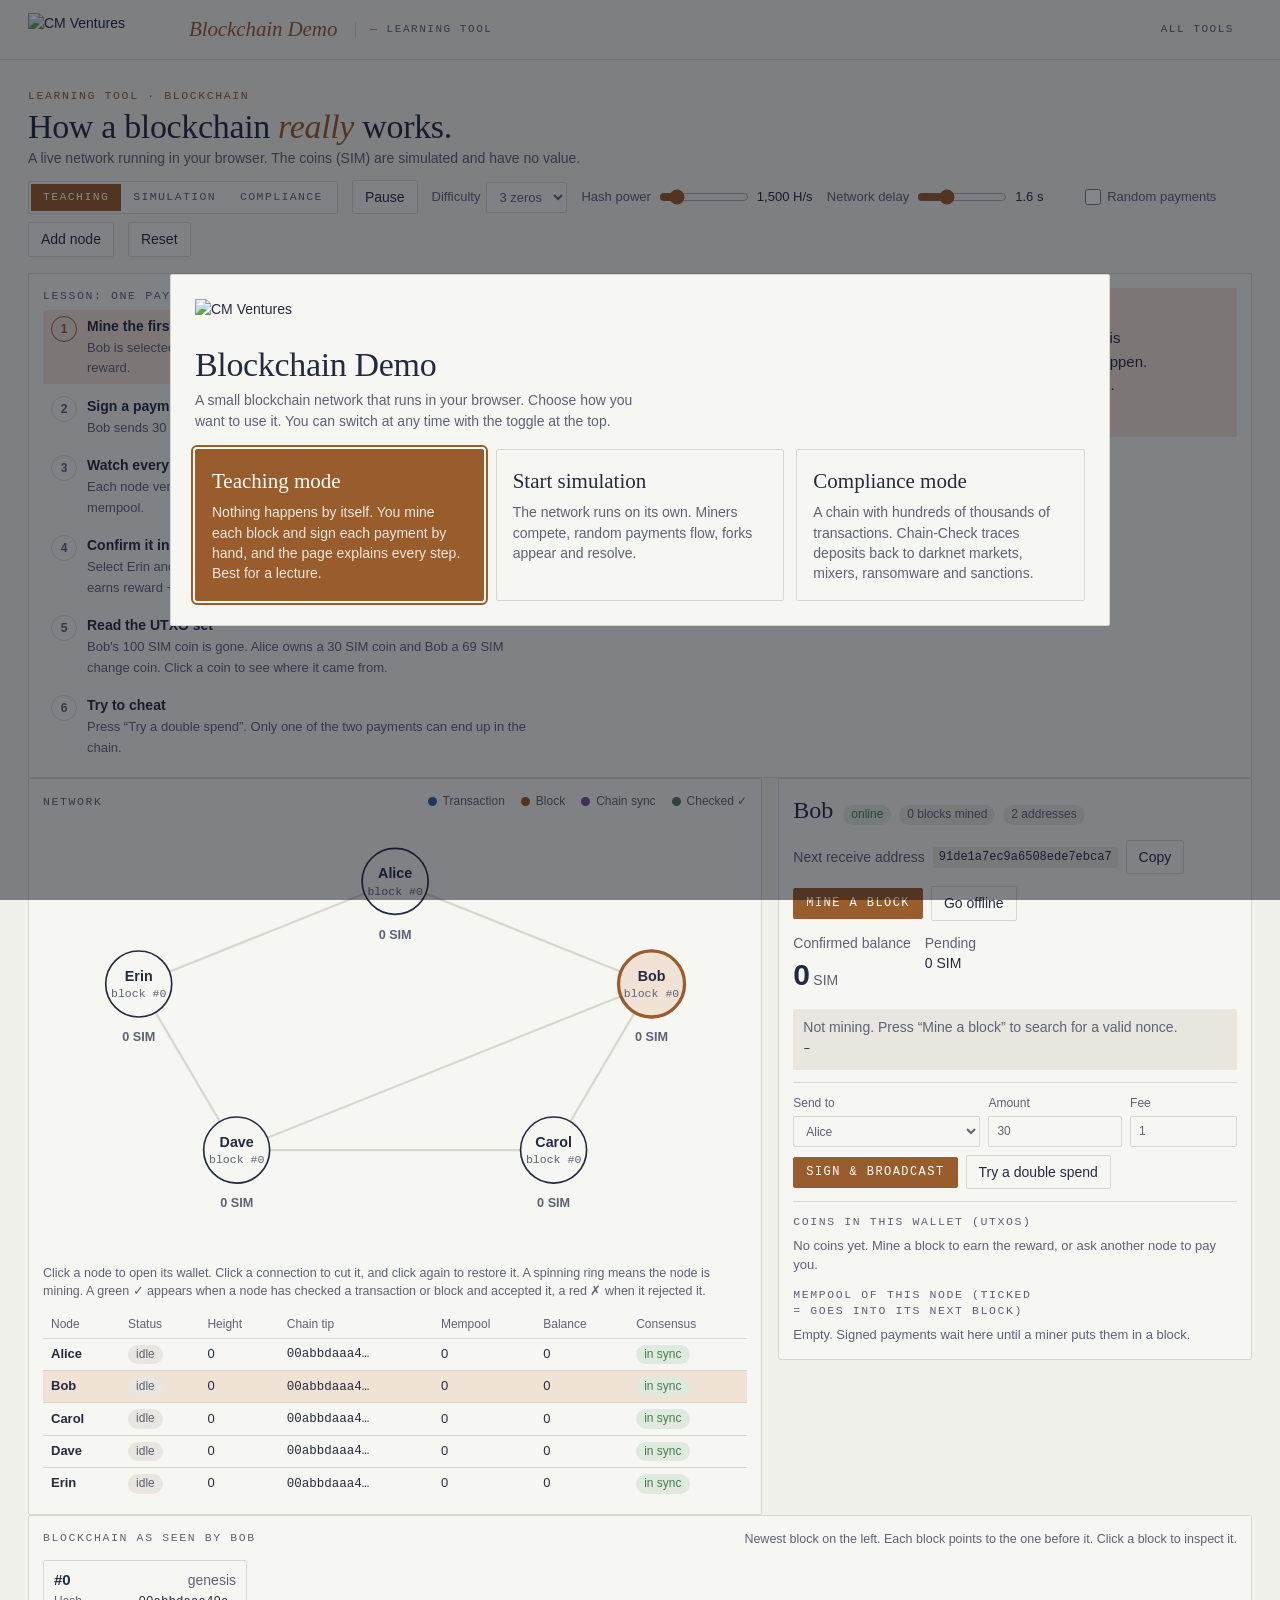
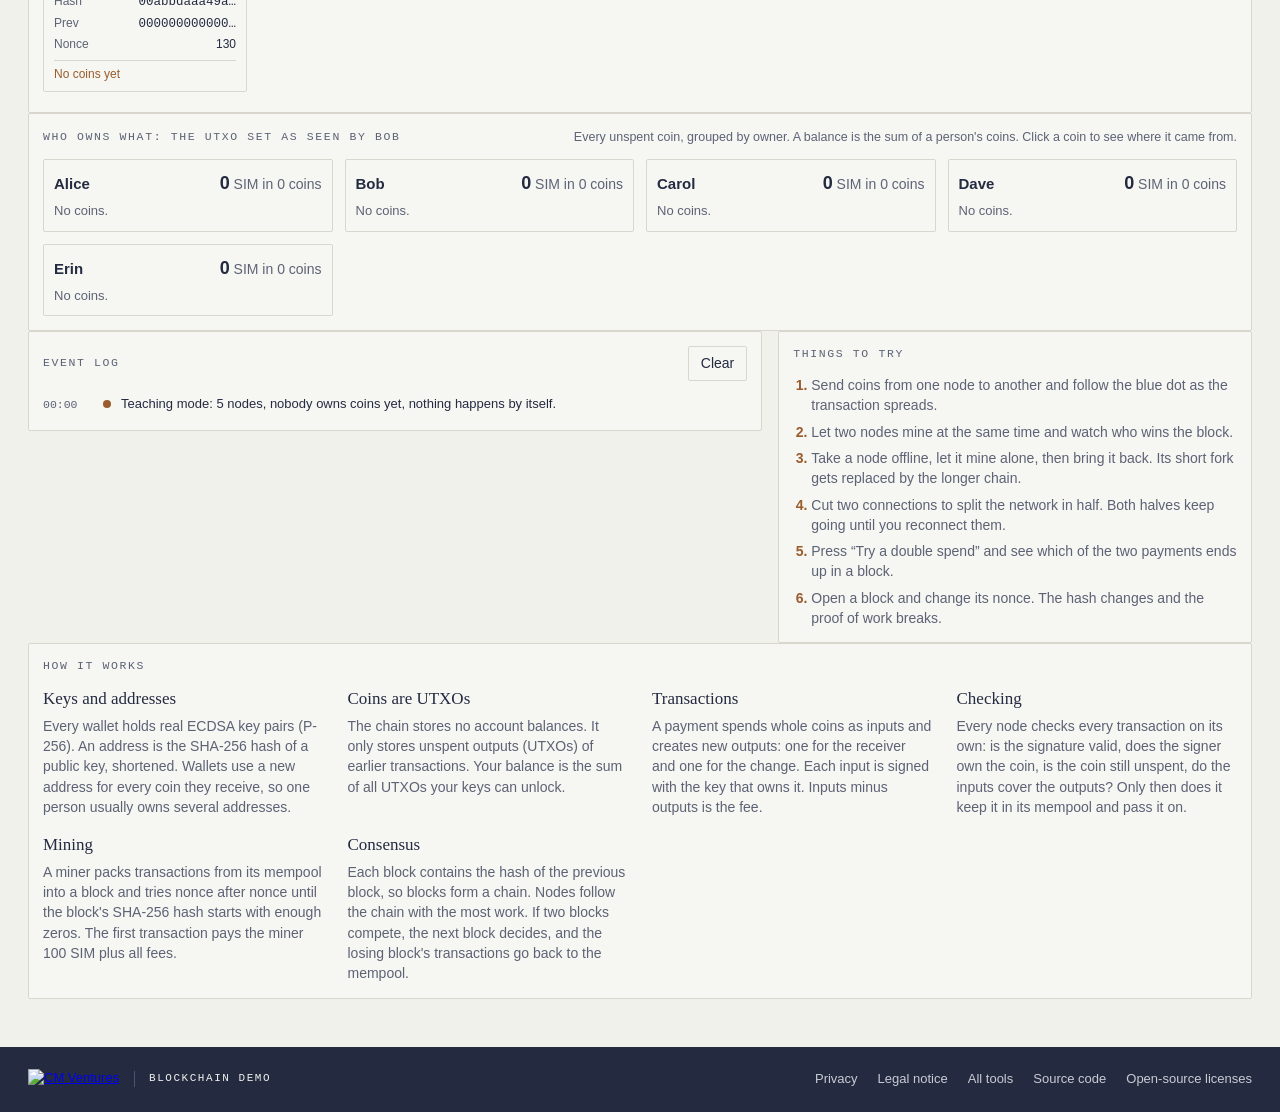
==== blockchaindemo/index.html @ c0b97c31 "Blockchain Demo: compliance mode with Chain-Check A third mode builds a simulated chain of about 270" ====
<!doctype html>
<html lang="en">
<head>
<meta charset="utf-8">
<meta name="viewport" content="width=device-width, initial-scale=1, viewport-fit=cover">
<title>CM Ventures Blockchain Demo</title>
<meta name="description" content="A blockchain you can touch: mine blocks, sign payments and watch every node check them, then trace deposits back to darknet markets, mixers and sanctions with Chain-Check. Runs entirely in the browser.">
<meta name="theme-color" content="#242b41">
<script src="shared/theme.js"></script>
<link rel="icon" href="logo.svg" type="image/svg+xml">
<link rel="apple-touch-icon" href="icons/icon-180.png">
<link rel="manifest" href="manifest.webmanifest">
<link rel="stylesheet" href="shared/fonts/fonts.css">
<link rel="stylesheet" href="app.css">
</head>
<body>
<header class="topbar">
  <a class="brand" href="https://cmventures.xyz/" title="CM Ventures" aria-label="CM Ventures – home">
    <img class="cmv-logo on-light" src="shared/brand/cmv-logo.svg" alt="CM Ventures" width="149" height="34"><img class="cmv-logo on-dark" src="shared/brand/cmv-logo-light.svg" alt="CM Ventures" width="149" height="34"><span class="logo-word"><em>Blockchain Demo</em></span>
  </a>
  <span class="local-badge">Learning tool</span>
  <div class="spacer"></div>
  <a class="all-tools" data-tool-link="hub">All tools</a>
  <span data-theme-slot></span>
</header>
<div class="wrap">
  <header class="top">
    <div class="brand">
      <div class="eyebrow">Learning tool · Blockchain</div>
      <h1>How a blockchain <em>really</em> works.</h1>
      <p>A live network running in your browser. The coins (SIM) are simulated and have no value.</p>
    </div>
    <div class="controls">
      <div class="seg" role="group" aria-label="Mode">
        <button type="button" data-mode="teach" aria-pressed="true">Teaching</button>
        <button type="button" data-mode="sim" aria-pressed="false">Simulation</button>
        <button type="button" data-mode="compliance" aria-pressed="false">Compliance</button>
      </div>
      <button id="btnRun" type="button">Pause</button>
      <label class="ctl" for="difficulty">Difficulty
        <select id="difficulty">
          <option value="2">2 zeros</option>
          <option value="3">3 zeros</option>
          <option value="4">4 zeros</option>
          <option value="5">5 zeros</option>
        </select>
      </label>
      <label class="ctl" for="hashrate">Hash power
        <input id="hashrate" type="range" min="250" max="10000" step="250" value="1500">
        <output id="hashrateOut" class="num">1,500 H/s</output>
      </label>
      <label class="ctl" for="delay">Network delay
        <input id="delay" type="range" min="200" max="5000" step="100" value="1600">
        <output id="delayOut" class="num">1.6 s</output>
      </label>
      <label class="ctl" for="autoTx"><input id="autoTx" type="checkbox"> Random payments</label>
      <button id="btnAdd" type="button">Add node</button>
      <button id="btnReset" type="button">Reset</button>
    </div>
  </header>

  <div id="simView">
  <section class="panel" id="lessonPanel" aria-label="Lesson">
    <div class="lesson">
      <div class="sub">
        <h2>Lesson: one payment from start to finish</h2>
        <ol class="steps" id="steps"></ol>
      </div>
      <div class="narr" role="status" aria-live="polite">
        <div class="kicker" id="narrKicker">What just happened</div>
        <div class="body" id="narrBody"></div>
        <div class="checks" id="narrChecks"></div>
      </div>
    </div>
  </section>

  <div class="grid-main">
    <section class="panel net" aria-label="Peer-to-peer network">
      <div class="panel-head">
        <h2>Network</h2>
        <div class="legend">
          <span><i style="background:var(--tx)"></i>Transaction</span>
          <span><i style="background:var(--accent)"></i>Block</span>
          <span><i style="background:var(--sync)"></i>Chain sync</span>
          <span><i style="background:var(--ok)"></i>Checked ✓</span>
        </div>
      </div>
      <svg id="svg" viewBox="0 0 640 390" role="img" aria-label="Network of nodes"></svg>
      <p class="note">Click a node to open its wallet. Click a connection to cut it, and click again to restore it. A spinning ring means the node is mining. A green ✓ appears when a node has checked a transaction or block and accepted it, a red ✗ when it rejected it.</p>
      <div class="tbl-wrap">
        <table>
          <thead><tr><th>Node</th><th>Status</th><th class="num">Height</th><th>Chain tip</th><th class="num">Mempool</th><th class="num">Balance</th><th>Consensus</th></tr></thead>
          <tbody id="consensus"></tbody>
        </table>
      </div>
    </section>

    <section class="panel" aria-label="Selected node">
      <div class="who"><h3 id="nName">Bob</h3><span id="nPills" class="row"></span></div>
      <div class="addr"><span class="muted">Next receive address</span><code id="nAddr"></code><button id="btnCopy" type="button">Copy</button></div>
      <div class="row">
        <button id="btnMine" type="button" class="primary">Mine a block</button>
        <button id="btnOnline" type="button">Go offline</button>
      </div>
      <div class="balrow">
        <div><div class="muted">Confirmed balance</div><span class="big num" id="nBal">0</span><span class="unit">SIM</span></div>
        <div><div class="muted">Pending</div><span class="num" id="nPend">0</span></div>
      </div>
      <div class="hashbox" id="hashbox">
        <div class="muted" id="hashLabel">Mining is off</div>
        <div class="h" id="hashLive">–</div>
        <div class="contents" id="hashContents"></div>
      </div>
      <hr>
      <form class="send" id="sendForm" autocomplete="off">
        <label for="sendTo">Send to<select id="sendTo"></select></label>
        <label for="sendAmt">Amount<input id="sendAmt" type="number" min="1" step="1" value="30" inputmode="numeric"></label>
        <label for="sendFee">Fee<input id="sendFee" type="number" min="0" step="1" value="1" inputmode="numeric"></label>
        <div class="act">
          <button class="primary" type="submit">Sign &amp; broadcast</button>
          <button id="btnDouble" type="button" title="Spend the same coin twice, sent to two different peers">Try a double spend</button>
          <span class="msg" id="sendMsg" role="status"></span>
        </div>
      </form>
      <hr>
      <div class="sub">
        <h2>Coins in this wallet (UTXOs)</h2>
        <div class="list" id="nUtxo"></div>
      </div>
      <div class="sub">
        <h2 id="poolTitle">Mempool of this node</h2>
        <div class="list" id="nPool"></div>
      </div>
    </section>
  </div>

  <section class="panel" aria-label="Blockchain">
    <div class="panel-head">
      <h2 id="chainTitle">Blockchain as seen by Bob</h2>
      <span class="note">Newest block on the left. Each block points to the one before it. Click a block to inspect it.</span>
    </div>
    <div class="chain" id="chain"></div>
  </section>

  <section class="panel" aria-label="Who owns what">
    <div class="panel-head">
      <h2 id="ownersTitle">Who owns what: the UTXO set</h2>
      <span class="note">Every unspent coin, grouped by owner. A balance is the sum of a person's coins. Click a coin to see where it came from.</span>
    </div>
    <div class="owners" id="owners"></div>
  </section>

  <div class="grid-main">
    <section class="panel" aria-label="Event log">
      <div class="panel-head"><h2>Event log</h2><button id="btnClear" type="button">Clear</button></div>
      <div class="log" id="log"></div>
    </section>
    <section class="panel" aria-label="Things to try">
      <h2>Things to try</h2>
      <ol class="try">
        <li>Send coins from one node to another and follow the blue dot as the transaction spreads.</li>
        <li>Let two nodes mine at the same time and watch who wins the block.</li>
        <li>Take a node offline, let it mine alone, then bring it back. Its short fork gets replaced by the longer chain.</li>
        <li>Cut two connections to split the network in half. Both halves keep going until you reconnect them.</li>
        <li>Press “Try a double spend” and see which of the two payments ends up in a block.</li>
        <li>Open a block and change its nonce. The hash changes and the proof of work breaks.</li>
      </ol>
    </section>
  </div>

  <section class="panel" aria-label="How it works">
    <h2>How it works</h2>
    <div class="learn">
      <div><h3>Keys and addresses</h3><p>Every wallet holds real ECDSA key pairs (P-256). An address is the SHA-256 hash of a public key, shortened. Wallets use a new address for every coin they receive, so one person usually owns several addresses.</p></div>
      <div><h3>Coins are UTXOs</h3><p>The chain stores no account balances. It only stores unspent outputs (UTXOs) of earlier transactions. Your balance is the sum of all UTXOs your keys can unlock.</p></div>
      <div><h3>Transactions</h3><p>A payment spends whole coins as inputs and creates new outputs: one for the receiver and one for the change. Each input is signed with the key that owns it. Inputs minus outputs is the fee.</p></div>
      <div><h3>Checking</h3><p>Every node checks every transaction on its own: is the signature valid, does the signer own the coin, is the coin still unspent, do the inputs cover the outputs? Only then does it keep it in its mempool and pass it on.</p></div>
      <div><h3>Mining</h3><p>A miner packs transactions from its mempool into a block and tries nonce after nonce until the block's SHA-256 hash starts with enough zeros. The first transaction pays the miner 100 SIM plus all fees.</p></div>
      <div><h3>Consensus</h3><p>Each block contains the hash of the previous block, so blocks form a chain. Nodes follow the chain with the most work. If two blocks compete, the next block decides, and the losing block's transactions go back to the mempool.</p></div>
    </div>
  </section>
  </div>

  <div id="ccView" hidden>
    <section class="panel cc-intro" aria-label="Chain-Check">
      <div class="cc-brandrow">
        <div class="cc-brand"><svg viewBox="0 0 24 24" width="26" height="26" aria-hidden="true"><path d="M10.5 3.5a7 7 0 1 0 4.4 12.4l4.6 4.6 1.6-1.6-4.6-4.6A7 7 0 0 0 10.5 3.5Zm0 2.3a4.7 4.7 0 1 1 0 9.4 4.7 4.7 0 0 1 0-9.4Z" fill="currentColor"/><path d="M8 10.6h5" stroke="currentColor" stroke-width="1.8" stroke-linecap="round"/></svg><strong>Chain-Check</strong><span>Blockchain analytics for compliance teams · simulated</span></div>
        <button type="button" id="ccNew">Generate a new chain</button>
      </div>
      <p class="cc-lead">You are the compliance officer at <b>Nordstern Exchange</b>. Every bitcoin that customers deposit has a history. Chain-Check follows each coin backwards through every earlier transaction, down to the block in which it was mined, and checks whether it passed through a darknet market, a mixer, a ransomware wallet, a scam, a hack or a sanctioned exchange.</p>
      <div class="cc-prog" id="ccProg"><div class="cc-pbar"><i></i></div><span>Preparing …</span></div>
      <div class="cc-stats" id="ccStats"></div>
      <p class="note" id="ccBuilt"></p>
    </section>

    <div id="ccMain" hidden>
      <div class="cc-grid">
        <aside class="panel cc-side" aria-label="Cases and alerts">
          <div class="sub"><h2>Training cases</h2><div class="cc-list" id="ccCases"></div></div>
          <div class="sub">
            <h2>Alert queue · deposits 2023–2024</h2>
            <div class="cc-filters" role="group" aria-label="Filter by risk">
              <button type="button" data-ccf="alerts">Alerts <small></small></button>
              <button type="button" data-ccf="severe">Severe <small></small></button>
              <button type="button" data-ccf="high">High <small></small></button>
              <button type="button" data-ccf="medium">Medium <small></small></button>
              <button type="button" data-ccf="low">Low <small></small></button>
              <button type="button" data-ccf="all">All <small></small></button>
            </div>
            <label class="cc-search" for="ccSearch"><span class="sr">Search</span><input id="ccSearch" type="search" placeholder="Search txid, address or source" autocomplete="off"></label>
            <div class="cc-list cc-queue" id="ccQueue"></div>
          </div>
        </aside>
        <section class="panel cc-case" id="ccCase" aria-live="polite"></section>
      </div>

      <section class="panel" aria-label="Attribution database">
        <div class="panel-head"><h2>What Chain-Check knows: the attribution database</h2><span class="note">Services whose addresses are known. Names marked historical refer to real, publicly reported services; all addresses and flows here are invented.</span></div>
        <div class="tbl-wrap"><table class="cc-ent"><thead><tr><th>Service</th><th>Category</th><th class="num">Addresses</th><th class="num">BTC received</th><th class="num">Active</th><th>About</th></tr></thead><tbody id="ccEntities"></tbody></table></div>
      </section>

      <section class="panel" aria-label="How Chain-Check works">
        <h2>How Chain-Check works</h2>
        <div class="learn">
          <div><h3>1 · Attribution</h3><p>Analytics firms collect addresses that belong to known services: from seizures, court files, sanctions lists, test payments and their own investigations. Chain-Check has such a database for this chain.</p></div>
          <div><h3>2 · Clustering</h3><p>When several addresses are spent together in one transaction, one person holds all their keys. This common-input heuristic groups thousands of addresses into wallets.</p></div>
          <div><h3>3 · Tracing</h3><p>Chain-Check walks backwards from the deposit. At every transaction it splits the value over the inputs in proportion to their size (the haircut method) and stops at the first known service.</p></div>
          <div><h3>4 · Exposure</h3><p>Direct exposure means the coins came straight from a risky service. Indirect exposure means there are hops in between. The closer and the larger the share, the higher the risk.</p></div>
          <div><h3>5 · Behaviour</h3><p>Some patterns are suspicious by themselves: peel chains, money racing through many wallets, coins that wake up after years, and deposits split to stay under a limit (structuring).</p></div>
          <div><h3>6 · Decision</h3><p>Low risk is accepted. Medium triggers questions about the source of funds. High means holding the deposit for due diligence. Severe means freezing it and reporting to the financial intelligence unit, without warning the customer.</p></div>
          <div><h3>Limits</h3><p>Mixers, privacy coins and swaps to other chains break the trail. A trace is evidence, not proof: almost every old coin has touched something bad, which is why share and distance matter.</p></div>
          <div><h3>In real life</h3><p>Tools such as Chainalysis, Elliptic or TRM Labs work this way at scale. In the EU, crypto service providers must also collect sender and receiver data for every transfer (Travel Rule) and report suspicious activity.</p></div>
        </div>
        <p class="note">Chain-Check is a teaching model. Scores, rules and thresholds are simplified and illustrative.</p>
      </section>
    </div>
  </div>
</div>

<footer class="foot">
  <span class="foot-id"><a class="foot-brand" href="https://cmventures.xyz/" target="_blank" rel="noopener noreferrer"><img src="shared/brand/cmv-logo-light.svg" alt="CM Ventures" width="92" height="21"></a><span>Blockchain Demo</span></span>
  <nav class="foot-links">
    <a href="https://cmventures.xyz/data-protection.html" target="_blank" rel="noopener noreferrer">Privacy</a>
    <a href="https://cmventures.xyz/" target="_blank" rel="noopener noreferrer">Legal notice</a>
    <a data-tool-link="hub">All tools</a>
    <a href="https://github.com/maurocasellini/cmv-tools/tree/master/blockchaindemo" target="_blank" rel="noopener noreferrer">Source code</a>
    <a data-tool-link="hub" data-hash="#licenses">Open-source licenses</a>
  </nav>
</footer>

<dialog id="startDlg">
  <div class="start">
    <div class="sub">
      <img class="cmv-logo on-light" src="shared/brand/cmv-logo.svg" alt="CM Ventures" width="175" height="40" style="height:40px"><img class="cmv-logo on-dark" src="shared/brand/cmv-logo-light.svg" alt="CM Ventures" width="175" height="40" style="height:40px">
      <h1>Blockchain Demo</h1>
      <p class="lead">A small blockchain network that runs in your browser. Choose how you want to use it. You can switch at any time with the toggle at the top.</p>
    </div>
    <div class="choices">
      <button type="button" class="choice primary" data-start="teach"><strong>Teaching mode</strong><span>Nothing happens by itself. You mine each block and sign each payment by hand, and the page explains every step. Best for a lecture.</span></button>
      <button type="button" class="choice" data-start="sim"><strong>Start simulation</strong><span>The network runs on its own. Miners compete, random payments flow, forks appear and resolve.</span></button>
      <button type="button" class="choice" data-start="compliance"><strong>Compliance mode</strong><span>A chain with hundreds of thousands of transactions. Chain-Check traces deposits back to darknet markets, mixers, ransomware and sanctions.</span></button>
    </div>
  </div>
</dialog>
<dialog id="dlg"><div class="dlg" id="dlgBody"></div></dialog>

<script src="shared/common.js"></script>
<script src="app.js"></script>
<script src="compliance.js"></script>
</body>
</html>
---- blockchaindemo/app.css ----
/* CM Ventures Blockchain Demo. Colors are tokens; dark mode redefines them. */
/* Layout: controls on top; in teaching mode a lesson + narrator band; then the network beside the selected wallet, the chain, who owns what, the log and a primer. */
:root {
  /* CM Ventures palette */
  --bg: #f1f1ec; --surface: #f6f6f2; --surface-2: #e8e6df; --line: #d8d6cd;
  --fg: #242b41; --muted: #5d6275; --accent: #995c2c; --accent-soft: #f0e2d5;
  --tx: #2f62a8; --tx-soft: #dfe7f3; --sync: #74509e; --ok: #4d7a52; --ok-soft: #dfeadf;
  --bad: #a23b2a; --bad-soft: #f3dcd6; --off: #a3a6b0; --on-accent: #ffffff; --navy: #242b41;
  --font-ui: "IBM Plex Sans", -apple-system, BlinkMacSystemFont, "Helvetica Neue", sans-serif;
  --font-mono: "IBM Plex Mono", "SF Mono", Menlo, Consolas, monospace;
  --font-serif: "Source Serif 4", "Iowan Old Style", Charter, Georgia, serif;
  --r: 2px;
}
@media (prefers-color-scheme: dark) {
  :root:not([data-theme="light"]) {
    --bg: #1d2336; --surface: #242b41; --surface-2: #2d3550; --line: #3a4260;
    --fg: #f1f1ec; --muted: #a9adbb; --accent: #c47d45; --accent-soft: #3e3330;
    --tx: #7fa6e0; --tx-soft: #24324d; --sync: #b495dc; --ok: #7fb486; --ok-soft: #233a2e;
    --bad: #e07a62; --bad-soft: #43282a; --off: #5f6680; --on-accent: #ffffff; --navy: #151a2a; color-scheme: dark;
  }
}
:root[data-theme="dark"] {
  --bg: #1d2336; --surface: #242b41; --surface-2: #2d3550; --line: #3a4260;
    --fg: #f1f1ec; --muted: #a9adbb; --accent: #c47d45; --accent-soft: #3e3330;
    --tx: #7fa6e0; --tx-soft: #24324d; --sync: #b495dc; --ok: #7fb486; --ok-soft: #233a2e;
    --bad: #e07a62; --bad-soft: #43282a; --off: #5f6680; --on-accent: #ffffff; --navy: #151a2a; color-scheme: dark;
}
* { box-sizing: border-box; }
[hidden] { display: none !important; }
html, body { margin: 0; }
body { background: var(--bg); color: var(--fg); font-family: var(--font-ui); font-size: 14px; line-height: 1.45; }
.wrap { max-width: 1336px; margin: 0 auto; padding-inline: 28px; padding-block: 20px 40px; display: grid; gap: 16px; }
h1, h2, h3 { margin: 0; text-wrap: balance; }
h1 { font-family: var(--font-serif); font-size: 34px; font-weight: 400; letter-spacing: -0.01em; line-height: 1.15; }
h1 em { font-style: italic; color: var(--accent); }
h2 { font-family: var(--font-mono); font-size: 11.5px; font-weight: 500; text-transform: uppercase; letter-spacing: 0.14em; color: var(--muted); }
h3 { font-family: var(--font-serif); font-size: 17px; font-weight: 500; }
p { margin: 0; }
.mono { font-family: var(--font-mono); font-size: 12.5px; }
.num { font-variant-numeric: tabular-nums; }
.muted { color: var(--muted); }
button, select, input { font: inherit; color: inherit; }
button { cursor: pointer; border: 1px solid var(--line); background: var(--surface); border-radius: var(--r); padding: 6px 12px; font-weight: 500; }
button:hover { border-color: var(--accent); }
button.primary { background: var(--accent); border-color: var(--accent); color: var(--on-accent); font-family: var(--font-mono); font-size: 12px; letter-spacing: .12em; text-transform: uppercase; }
button.primary:hover { filter: brightness(1.08); }
button:disabled { opacity: .5; cursor: not-allowed; }
:focus-visible { outline: 2px solid var(--accent); outline-offset: 2px; }
input, select { background: var(--surface); border: 1px solid var(--line); border-radius: var(--r); padding: 6px 8px; min-width: 0; }
input[type=checkbox] { accent-color: var(--accent); width: 16px; height: 16px; margin: 0; }

/* header */
.top { display: flex; flex-wrap: wrap; align-items: end; justify-content: space-between; gap: 12px 24px; }
.brand { display: grid; gap: 2px; }
.brand p { color: var(--muted); }
.controls { display: flex; flex-wrap: wrap; gap: 8px 14px; align-items: center; }
.ctl { display: flex; align-items: center; gap: 6px; color: var(--muted); font-size: 13px; }
.ctl input[type=range] { width: 90px; padding: 0; }
.ctl output { color: var(--fg); min-width: 56px; }
.seg { display: inline-flex; border: 1px solid var(--line); border-radius: var(--r); padding: 2px; background: var(--surface); }
.seg button { border: 0; padding: 5px 12px; border-radius: 0; font-family: var(--font-mono); font-size: 11.5px; letter-spacing: .12em; text-transform: uppercase; background: transparent; color: var(--muted); }
.seg button[aria-pressed="true"] { background: var(--accent); color: var(--on-accent); }

.panel { background: var(--surface); border: 1px solid var(--line); border-radius: var(--r); padding: 14px; display: grid; gap: 12px; align-content: start; min-width: 0; }
.panel-head { display: flex; align-items: center; justify-content: space-between; gap: 8px; flex-wrap: wrap; }
.grid-main { display: grid; grid-template-columns: minmax(0, 1.55fr) minmax(0, 1fr); gap: 16px; align-items: start; }
@media (max-width: 900px) { .grid-main { grid-template-columns: minmax(0, 1fr); } }

/* lesson band (teaching mode) */
.lesson { display: grid; grid-template-columns: minmax(0, 1fr) minmax(0, 1.3fr); gap: 16px; }
@media (max-width: 900px) { .lesson { grid-template-columns: minmax(0, 1fr); } }
.steps { list-style: none; margin: 0; padding: 0; display: grid; gap: 6px; counter-reset: step; }
.steps li { counter-increment: step; display: grid; grid-template-columns: 26px minmax(0, 1fr); gap: 10px; align-items: start; padding: 6px 8px; border-radius: var(--r); cursor: pointer; }
.steps li:hover { background: var(--surface-2); }
.steps li::before { content: counter(step); display: grid; place-items: center; width: 24px; height: 24px; border-radius: 50%; border: 1.5px solid var(--line); font-size: 12px; font-weight: 600; color: var(--muted); }
.steps li.done::before { content: "✓"; background: var(--ok); border-color: var(--ok); color: var(--surface); }
.steps li.next::before { border-color: var(--accent); color: var(--accent); }
.steps li.next { background: var(--accent-soft); }
.steps b { display: block; font-weight: 600; }
.steps span { color: var(--muted); font-size: 13px; }
.steps li.done b { color: var(--muted); }
.narr { background: var(--accent-soft); border-radius: var(--r); border-left: 3px solid var(--accent); padding: 14px 16px; display: grid; gap: 8px; align-content: start; align-self: start; }
.narr .kicker { font-family: var(--font-mono); font-size: 11.5px; font-weight: 500; text-transform: uppercase; letter-spacing: .14em; color: var(--accent); }
.narr .body { font-size: 15px; line-height: 1.55; max-width: 68ch; }
.narr .body b { font-weight: 600; }
.narr .checks { display: flex; flex-wrap: wrap; gap: 6px; }

/* network */
.net svg { width: 100%; height: auto; display: block; }
.legend { display: flex; flex-wrap: wrap; gap: 6px 16px; font-size: 12px; color: var(--muted); }
.legend i { display: inline-block; width: 9px; height: 9px; border-radius: 50%; margin-right: 6px; vertical-align: -1px; }
.edge { stroke: var(--line); stroke-width: 2; pointer-events: none; }
.edge.cut { stroke: var(--bad); stroke-dasharray: 5 5; opacity: .7; }
.edge-hit { stroke: transparent; stroke-width: 16; cursor: pointer; }
.edge-hit:hover + .edge { stroke: var(--muted); }
.node { cursor: pointer; }
.node .disc { fill: var(--surface); stroke: var(--fg); stroke-width: 1.5; }
.node.sel .disc { stroke: var(--accent); stroke-width: 3; fill: var(--accent-soft); }
.node.offline .disc { stroke: var(--off); stroke-dasharray: 3 3; fill: var(--surface-2); }
.node.offline text { fill: var(--off); }
.node .ring { fill: none; stroke: var(--accent); stroke-width: 2; stroke-dasharray: 6 6; opacity: 0; transform-box: fill-box; transform-origin: center; }
.node.mining .ring { opacity: 1; animation: spin 3s linear infinite; }
.node .flash { fill: none; stroke: var(--ok); stroke-width: 3; opacity: 0; }
.node .flash.on { animation: flash 1s ease-out; }
.node text { fill: var(--fg); font-family: var(--font-ui); text-anchor: middle; pointer-events: none; }
.node .nm { font-size: 13px; font-weight: 600; }
.node .ht { font-size: 10.5px; fill: var(--muted); font-family: var(--font-mono); }
.node .bal { font-size: 11.5px; font-weight: 600; fill: var(--muted); }
.badge { opacity: 0; pointer-events: none; }
.badge circle { stroke: var(--surface); stroke-width: 2; }
.node .badge text { fill: var(--surface); font-size: 12px; font-weight: 700; }
.badge.ok circle { fill: var(--ok); }
.badge.bad circle { fill: var(--bad); }
.badge.on { animation: badge 1.8s ease-out; }
@keyframes badge { 0% { opacity: 0; } 10% { opacity: 1; } 75% { opacity: 1; } 100% { opacity: 0; } }
.dot-tx { fill: var(--tx); }
.dot-block { fill: var(--accent); }
.dot-sync { fill: var(--sync); }
@keyframes spin { to { transform: rotate(360deg); } }
@keyframes flash { 0% { opacity: 1; } 100% { opacity: 0; } }
@media (prefers-reduced-motion: reduce) {
  .node.mining .ring { animation: none; }
  .node .flash.on { animation: none; }
  .badge.on { animation: none; opacity: 1; }
}

/* tables */
.tbl-wrap { overflow-x: auto; }
table { border-collapse: collapse; width: 100%; font-size: 13px; }
th { text-align: left; font-weight: 500; color: var(--muted); font-size: 12px; padding: 4px 8px; border-bottom: 1px solid var(--line); white-space: nowrap; }
td { padding: 6px 8px; border-bottom: 1px solid var(--line); white-space: nowrap; }
tr:last-child td { border-bottom: 0; }
tbody tr { cursor: pointer; }
tbody tr:hover td { background: var(--surface-2); }
tr.is-sel td { background: var(--accent-soft); }

.pill { display: inline-flex; align-items: center; gap: 5px; font-size: 12px; font-weight: 500; padding: 1px 8px; border-radius: 999px; background: var(--surface-2); color: var(--muted); white-space: nowrap; }
.pill.ok { background: var(--ok-soft); color: var(--ok); }
.pill.bad { background: var(--bad-soft); color: var(--bad); }
.pill.acc { background: var(--accent-soft); color: var(--accent); }
.pill.tx { background: var(--tx-soft); color: var(--tx); }
.narr .pill.ok { background: var(--surface); }

/* node panel */
.who { display: flex; align-items: baseline; gap: 10px; flex-wrap: wrap; }
.who h3 { font-size: 24px; font-weight: 400; }
.addr { display: flex; align-items: center; gap: 8px; flex-wrap: wrap; }
.addr code { font-family: var(--font-mono); font-size: 12px; background: var(--surface-2); padding: 2px 6px; border-radius: var(--r); overflow-wrap: anywhere; }
.row { display: flex; gap: 8px; flex-wrap: wrap; align-items: center; }
.balrow { display: flex; align-items: baseline; gap: 14px; flex-wrap: wrap; }
.balrow .big { font-size: 30px; font-weight: 600; letter-spacing: -0.02em; }
.balrow .unit { font-size: 14px; color: var(--muted); font-weight: 500; margin-left: 4px; }
.hashbox { background: var(--surface-2); border-radius: var(--r); padding: 8px 10px; display: grid; gap: 4px; }
.hashbox .h { font-family: var(--font-mono); font-size: 12px; overflow-wrap: anywhere; }
.hashbox .h b { color: var(--ok); font-weight: 600; }
.hashbox .contents { font-size: 12.5px; color: var(--muted); }
.send { display: grid; grid-template-columns: minmax(0, 1.4fr) minmax(0, 1fr) minmax(0, .8fr); gap: 8px; }
.send label { display: grid; gap: 3px; font-size: 12px; color: var(--muted); }
.send .act { grid-column: 1 / -1; display: flex; gap: 8px; flex-wrap: wrap; align-items: center; }
.msg { font-size: 13px; }
.msg.err { color: var(--bad); }
.msg.ok { color: var(--ok); }
.sub { display: grid; gap: 6px; }
.list { display: grid; gap: 4px; max-height: 190px; overflow-y: auto; }
.li { display: flex; justify-content: space-between; align-items: center; gap: 10px; font-size: 13px; padding: 4px 6px; border-radius: var(--r); background: var(--surface-2); }
.li .mono { overflow: hidden; text-overflow: ellipsis; white-space: nowrap; min-width: 0; }
.li .grow { flex: 1; min-width: 0; display: flex; justify-content: space-between; gap: 10px; cursor: pointer; }
.li .grow:hover { text-decoration: underline; }
.empty { font-size: 13px; color: var(--muted); }
hr { border: 0; border-top: 1px solid var(--line); margin: 0; width: 100%; }

/* chain */
.chain { display: flex; overflow-x: auto; padding-bottom: 6px; align-items: stretch; }
.blk { flex: 0 0 204px; border: 1px solid var(--line); border-radius: var(--r); padding: 8px 10px; display: grid; gap: 3px; align-content: start; background: var(--surface); cursor: pointer; text-align: left; font-weight: 400; }
.blk:hover { border-color: var(--accent); }
.blk .bh { display: flex; justify-content: space-between; align-items: baseline; gap: 8px; }
.blk .bh strong { font-size: 15px; }
.blk .kv { display: flex; justify-content: space-between; gap: 8px; font-size: 12px; }
.blk .kv span:first-child { color: var(--muted); }
.blk .txs { border-top: 1px solid var(--line); margin-top: 4px; padding-top: 5px; display: grid; gap: 2px; font-size: 12px; }
.blk .txs div { overflow: hidden; text-overflow: ellipsis; white-space: nowrap; }
.blk .txs .cb { color: var(--accent); }
.blk.new { animation: pop .6s ease-out; }
.link { flex: 0 0 22px; align-self: center; height: 2px; background: var(--line); position: relative; }
.link::after { content: ""; position: absolute; left: 0; top: -3px; border: 4px solid transparent; border-right-color: var(--line); border-left: 0; }
@keyframes pop { from { background: var(--ok-soft); } to { background: var(--surface); } }
@media (prefers-reduced-motion: reduce) { .blk.new { animation: none; } }

/* who owns what */
.owners { display: grid; grid-template-columns: repeat(auto-fill, minmax(230px, 1fr)); gap: 12px; }
.owner { border: 1px solid var(--line); border-radius: var(--r); padding: 10px; display: grid; gap: 6px; align-content: start; }
.owner-head { display: flex; justify-content: space-between; align-items: baseline; gap: 8px; flex-wrap: wrap; }
.owner-head strong { font-size: 15px; }
.owner-head .tot { font-size: 18px; font-weight: 600; }
.coin { display: grid; grid-template-columns: minmax(0, 1fr) auto; gap: 2px 10px; padding: 6px 8px; border-radius: var(--r); background: var(--surface-2); cursor: pointer; font-size: 12.5px; }
.coin:hover { outline: 1px solid var(--accent); }
.coin .amt { font-weight: 600; text-align: right; }
.coin .where { color: var(--muted); grid-column: 1 / -1; display: flex; gap: 6px; flex-wrap: wrap; align-items: center; }
.coin.spending { background: var(--tx-soft); }

/* log */
.log { display: grid; gap: 2px; max-height: 280px; overflow-y: auto; font-size: 13px; }
.log div { display: grid; grid-template-columns: 52px 10px minmax(0, 1fr); gap: 8px; align-items: baseline; padding: 2px 0; }
.log .t { color: var(--muted); font-family: var(--font-mono); font-size: 11.5px; }
.log i { width: 8px; height: 8px; border-radius: 50%; background: var(--off); align-self: center; }
.log .k-tx i { background: var(--tx); }
.log .k-block i { background: var(--accent); }
.log .k-net i { background: var(--sync); }
.log .k-check i { background: var(--ok); }
.log .k-check span { color: var(--muted); }
.log .k-warn i { background: var(--bad); }
.log .k-warn span { color: var(--bad); }

/* learn */
.learn { display: grid; grid-template-columns: repeat(auto-fit, minmax(240px, 1fr)); gap: 16px 24px; }
.learn div { display: grid; gap: 4px; align-content: start; }
.learn p { color: var(--muted); max-width: 62ch; }
.try { display: grid; gap: 6px; padding-left: 18px; margin: 0; color: var(--muted); }
.try li::marker { color: var(--accent); font-weight: 600; }
.note { font-size: 12.5px; color: var(--muted); }

/* dialogs */
dialog { border: 1px solid var(--line); border-radius: var(--r); padding: 0; background: var(--surface); color: var(--fg); width: min(720px, calc(100vw - 32px)); max-height: calc(100vh - 48px); }
dialog::backdrop { background: rgb(10 15 25 / .5); }
.dlg { padding: 18px; display: grid; gap: 14px; }
.dlg-head { display: flex; justify-content: space-between; align-items: center; gap: 8px; }
.kvs { display: grid; grid-template-columns: max-content minmax(0, 1fr); gap: 6px 14px; font-size: 13px; }
.kvs dt { color: var(--muted); }
.kvs dd { margin: 0; overflow-wrap: anywhere; }
.kvs input { width: 140px; font-family: var(--font-mono); }
.txcard { border: 1px solid var(--line); border-radius: var(--r); padding: 8px 10px; display: flex; justify-content: space-between; gap: 8px; cursor: pointer; font-size: 13px; }
.txcard:hover { border-color: var(--accent); }
.io { display: grid; grid-template-columns: minmax(0, 1fr) 20px minmax(0, 1fr); gap: 8px; align-items: start; font-size: 12.5px; }
.io > div { display: grid; gap: 8px; min-width: 0; align-content: start; }
.io .arrow { color: var(--muted); text-align: center; padding-top: 18px; }
.io .mono { overflow-wrap: anywhere; }
.start { padding: 24px; display: grid; gap: 18px; }
.start p.lead { color: var(--muted); max-width: 60ch; }
.choices { display: grid; grid-template-columns: repeat(2, minmax(0, 1fr)); gap: 12px; }
.choice { text-align: left; padding: 16px; border-radius: var(--r); font-family: var(--font-ui) !important; font-size: 14px !important; letter-spacing: 0 !important; text-transform: none !important; display: grid; gap: 6px; align-content: start; font-weight: 400; }
.choice strong { font-family: var(--font-serif); font-size: 21px; font-weight: 400; }
.choice span { color: var(--muted); }
.choice.primary span { color: inherit; opacity: .85; }
@media (max-width: 560px) {
  .send { grid-template-columns: minmax(0, 1fr) minmax(0, 1fr); }
  .send label:first-child { grid-column: 1 / -1; }
  .io { grid-template-columns: minmax(0, 1fr); }
  .io .arrow { text-align: left; padding-top: 0; }
  .choices { grid-template-columns: minmax(0, 1fr); }
}
/* CM Ventures top bar (same as the other tools) */
.topbar { position: sticky; top: 0; z-index: 20; height: 60px; display: flex; align-items: center; gap: 18px; padding: 0 28px;
  background: var(--bg); border-bottom: 1px solid var(--line); }
.topbar .brand { display: flex; align-items: center; gap: 12px; text-decoration: none; color: var(--fg); min-width: 0; }
.cmv-logo { height: 34px; width: auto; display: block; flex: none; }
.cmv-logo.on-dark { display: none; }
:root[data-theme="dark"] .cmv-logo.on-light { display: none; }
:root[data-theme="dark"] .cmv-logo.on-dark { display: block; }
@media (prefers-color-scheme: dark) {
  :root:not([data-theme="light"]) .cmv-logo.on-light { display: none; }
  :root:not([data-theme="light"]) .cmv-logo.on-dark { display: block; }
}
.logo-word { font-family: var(--font-serif); font-size: 21px; letter-spacing: -.005em; white-space: nowrap; overflow: hidden; text-overflow: ellipsis; }
.logo-word em { font-style: italic; color: var(--accent); }
.local-badge, .all-tools { font-family: var(--font-mono); font-size: 11px; letter-spacing: .14em; text-transform: uppercase; color: var(--muted); white-space: nowrap; }
.local-badge { border-left: 1px solid var(--line); padding-left: 14px; }
.local-badge::before { content: "— "; color: var(--accent); }
.all-tools { text-decoration: none; }
.all-tools:hover { color: var(--accent); }
.topbar .spacer { flex: 1; }
.eyebrow { font-family: var(--font-mono); font-size: 11.5px; letter-spacing: .14em; text-transform: uppercase; color: var(--accent); }

/* Light / dark toggle (shared/theme.js) */
.theme-toggle { display: inline-grid; place-items: center; width: 32px; height: 30px; padding: 0; flex: none; color: var(--muted); border: 1px solid var(--line); background: transparent; border-radius: var(--r); cursor: pointer; }
.theme-toggle:hover { color: var(--fg); border-color: var(--fg); }

/* Footer, as on the other tools */
.foot { background: var(--navy); color: #f1f1ec; padding: 22px 28px; display: flex; flex-wrap: wrap; gap: 12px 24px; align-items: center; justify-content: space-between; font-size: 13px; }
.foot-id { display: inline-flex; align-items: center; gap: 14px; }
.foot-brand { display: inline-flex; }
.foot-brand img { height: 21px; width: auto; display: block; }
.foot-id > span { border-left: 1px solid #4a5372; padding-left: 14px; font-family: var(--font-mono); font-size: 11px; letter-spacing: .14em; text-transform: uppercase; }
.foot-links { display: flex; flex-wrap: wrap; gap: 6px 20px; }
.foot-links a { color: #c9cbd3; text-decoration: none; }
.foot-links a:hover { color: #f1f1ec; }

@media (max-width: 640px) {
  .topbar { padding: 0 16px; gap: 10px; }
  .local-badge, .all-tools { display: none; }
  .cmv-logo { height: 28px; }
  .logo-word { font-size: 17px; }
  h1 { font-size: 28px; }
  .foot { padding: 20px 16px; }
}
.wrap { padding-block: 28px 48px; }
input[type=range] { accent-color: var(--accent); }
@media (max-width: 640px) { .wrap { padding-inline: 16px; padding-block: 20px 40px; } }

/* ---------------- Compliance mode: Chain-Check ---------------- */
:root { --sev: #8f1d3c; --sev-soft: #f3dbe1; --high: #b5302a; --high-soft: #f6ddd8; --med: #9a6a0c; --med-soft: #f4e8cf; --low: #4d7a52; --low-soft: #dfeadf; }
@media (prefers-color-scheme: dark) {
  :root:not([data-theme="light"]) { --sev: #ff8fa6; --sev-soft: #4a2230; --high: #f08a7a; --high-soft: #45272a; --med: #e5b85a; --med-soft: #3d3220; --low: #8fc197; --low-soft: #233a2e; }
}
:root[data-theme="dark"] { --sev: #ff8fa6; --sev-soft: #4a2230; --high: #f08a7a; --high-soft: #45272a; --med: #e5b85a; --med-soft: #3d3220; --low: #8fc197; --low-soft: #233a2e; }
body.cc-on .controls > :not(.seg) { display: none; }
.sr { position: absolute; width: 1px; height: 1px; overflow: hidden; clip: rect(0 0 0 0); }

.cc-brandrow { display: flex; justify-content: space-between; align-items: center; gap: 12px; flex-wrap: wrap; }
.cc-brand { display: flex; align-items: center; gap: 10px; flex-wrap: wrap; color: var(--accent); }
.cc-brand strong { font-family: var(--font-serif); font-size: 26px; font-weight: 500; color: var(--fg); letter-spacing: -.01em; }
.cc-brand span { font-family: var(--font-mono); font-size: 11px; letter-spacing: .14em; text-transform: uppercase; color: var(--muted); }
.cc-lead { max-width: 80ch; font-size: 15px; line-height: 1.6; }
.cc-prog { display: grid; gap: 6px; }
.cc-pbar { height: 4px; background: var(--surface-2); border-radius: var(--r); overflow: hidden; }
.cc-pbar i { display: block; height: 100%; width: 0; background: var(--accent); transition: width .2s; }
.cc-prog span { font-family: var(--font-mono); font-size: 12px; color: var(--muted); }
.cc-stats { display: grid; grid-template-columns: repeat(auto-fit, minmax(140px, 1fr)); gap: 1px; background: var(--line); border: 1px solid var(--line); }
.cc-stats:empty { display: none; }
.cc-stats div { background: var(--surface); padding: 12px 14px; display: grid; gap: 2px; }
.cc-stats strong { font-family: var(--font-serif); font-size: 26px; font-weight: 400; }
.cc-stats span { font-family: var(--font-mono); font-size: 10.5px; letter-spacing: .12em; text-transform: uppercase; color: var(--muted); }
#ccMain { display: grid; gap: 16px; }

.cc-grid { display: grid; grid-template-columns: minmax(280px, 380px) minmax(0, 1fr); gap: 16px; align-items: start; }
@media (max-width: 1000px) { .cc-grid { grid-template-columns: minmax(0, 1fr); } }
.cc-side { position: sticky; top: 76px; max-height: calc(100vh - 92px); overflow: auto; }
@media (max-width: 1000px) { .cc-side { position: static; max-height: none; } }
.cc-list { display: grid; gap: 4px; }
.cc-queue { max-height: 520px; overflow-y: auto; }
.cc-item { display: grid; grid-template-columns: 42px minmax(0, 1fr); gap: 10px; align-items: center; text-align: left; padding: 7px 8px; background: transparent; border: 1px solid transparent; font-weight: 400; }
.cc-item:hover { background: var(--surface-2); border-color: var(--line); }
.cc-item.on { background: var(--accent-soft); border-color: var(--accent); }
.cc-it { display: grid; gap: 1px; min-width: 0; }
.cc-it b { font-weight: 600; font-size: 13.5px; }
.cc-it b i { font-style: normal; font-weight: 400; color: var(--muted); font-size: 12px; margin-left: 6px; }
.cc-it > span { font-size: 12.5px; color: var(--muted); overflow: hidden; text-overflow: ellipsis; white-space: nowrap; }
.cc-score { display: grid; place-items: center; height: 32px; font-family: var(--font-mono); font-weight: 600; font-size: 14px; border-radius: var(--r); }
.b-severe.cc-score, .cc-big.b-severe { background: var(--sev); color: #fff; }
.b-high.cc-score, .cc-big.b-high { background: var(--high); color: #fff; }
.b-medium.cc-score, .cc-big.b-medium { background: var(--med); color: #fff; }
.b-low.cc-score, .cc-big.b-low { background: var(--low); color: #fff; }
:root[data-theme="dark"] .cc-score, :root[data-theme="dark"] .cc-big { color: #1d2336 !important; }
@media (prefers-color-scheme: dark) { :root:not([data-theme="light"]) .cc-score, :root:not([data-theme="light"]) .cc-big { color: #1d2336 !important; } }
.cc-filters { display: flex; flex-wrap: wrap; gap: 4px; }
.cc-filters button { padding: 4px 8px; font-family: var(--font-mono); font-size: 11px; letter-spacing: .08em; text-transform: uppercase; color: var(--muted); }
.cc-filters button small { font-size: 10.5px; margin-left: 3px; opacity: .8; }
.cc-filters button[aria-pressed="true"] { background: var(--fg); color: var(--bg); border-color: var(--fg); }
.cc-search input { width: 100%; }

.cc-case { gap: 18px; }
.cc-head { display: grid; grid-template-columns: auto minmax(0, 1fr); gap: 16px; align-items: center; }
.cc-big { width: 96px; height: 96px; display: grid; place-content: center; text-align: center; border-radius: var(--r); }
.cc-big strong { font-family: var(--font-serif); font-size: 40px; font-weight: 500; line-height: 1; }
.cc-big span { font-family: var(--font-mono); font-size: 11px; opacity: .85; }
.cc-hd { display: grid; gap: 4px; min-width: 0; }
.cc-hd h3 { font-size: 24px; font-weight: 400; }
.cc-hd .mono { overflow-wrap: anywhere; font-size: 11.5px; }
.cc-band { display: inline-block; padding: 1px 8px; font-family: var(--font-mono); font-size: 11px; letter-spacing: .1em; text-transform: uppercase; border-radius: var(--r); }
.cc-band.b-severe { background: var(--sev-soft); color: var(--sev); }
.cc-band.b-high { background: var(--high-soft); color: var(--high); }
.cc-band.b-medium { background: var(--med-soft); color: var(--med); }
.cc-band.b-low { background: var(--low-soft); color: var(--low); }
.cc-action { padding: 12px 14px; border-left: 3px solid; border-radius: var(--r); font-size: 14.5px; }
.cc-action.b-severe { background: var(--sev-soft); border-color: var(--sev); }
.cc-action.b-high { background: var(--high-soft); border-color: var(--high); }
.cc-action.b-medium { background: var(--med-soft); border-color: var(--med); }
.cc-action.b-low { background: var(--low-soft); border-color: var(--low); }
.cc-sec { display: grid; gap: 10px; border-top: 1px solid var(--line); padding-top: 14px; }
.cc-sec p { max-width: 80ch; line-height: 1.6; }
.cc-why { margin: 0; padding-left: 18px; display: grid; gap: 8px; line-height: 1.55; max-width: 84ch; }
.cc-why li::marker { color: var(--accent); }
.cc-why li.sev::marker { color: var(--sev); }
.cc-cat { display: inline-block; padding: 0 7px; border-radius: var(--r); font-size: 12px; font-weight: 500; color: var(--c); background: color-mix(in srgb, var(--c) 14%, transparent); border: 1px solid color-mix(in srgb, var(--c) 35%, transparent); white-space: nowrap; }
.cc-bar { display: flex; height: 14px; border-radius: var(--r); overflow: hidden; gap: 1px; background: var(--line); }
.cc-bar i { min-width: 2px; }
.cc-legend { display: flex; flex-wrap: wrap; gap: 4px 16px; font-size: 12.5px; color: var(--muted); }
.cc-legend i { display: inline-block; width: 10px; height: 10px; border-radius: 2px; margin-right: 6px; vertical-align: -1px; }
.cc-legend b { color: var(--fg); font-weight: 600; margin-left: 2px; }
.cc-lanes { width: 100%; height: auto; display: block; }
.cc-ln { font-family: var(--font-ui); font-size: 13px; font-weight: 600; fill: var(--fg); }
.cc-ls { font-family: var(--font-mono); font-size: 10px; letter-spacing: .08em; fill: var(--muted); text-transform: uppercase; }
.cc-lv { font-family: var(--font-mono); font-size: 11px; fill: var(--muted); }
.cc-time { list-style: none; margin: 0; padding: 0; display: grid; gap: 0; }
.cc-time li { display: grid; grid-template-columns: 22px minmax(0, 1fr); gap: 10px; position: relative; padding-bottom: 12px; font-size: 13.5px; }
.cc-time li::before { content: ""; position: absolute; left: 10px; top: 14px; bottom: -2px; width: 2px; background: var(--line); }
.cc-time li:last-child::before { display: none; }
.cc-dot { width: 12px; height: 12px; margin: 4px 0 0 5px; border-radius: 50%; border: 2px solid var(--muted); background: var(--surface); position: relative; z-index: 1; }
.cc-src .cc-dot { border-color: var(--c); background: var(--c); }
.cc-dep .cc-dot { border-color: var(--fg); background: var(--fg); }
.cc-gap .cc-dot { border-style: dotted; }
.cc-time li > div { display: flex; flex-wrap: wrap; gap: 2px 8px; align-items: baseline; min-width: 0; }
.cc-time .muted { font-size: 12.5px; }
.cc-tags { display: flex; flex-wrap: wrap; gap: 4px 8px; width: 100%; font-size: 11.5px; }
.cc-tag { padding: 0 6px; background: var(--surface-2); border-radius: var(--r); color: var(--muted); }
.cc-truth { padding: 12px 14px; background: var(--accent-soft); border-left: 3px solid var(--accent); line-height: 1.6; max-width: 84ch; }
#ccReveal { justify-self: start; }
.cc-ent td { white-space: normal; vertical-align: top; }
.cc-ent td:first-child { white-space: nowrap; }
.cc-note { color: var(--muted); font-size: 12.5px; min-width: 260px; }
.cc-real { font-family: var(--font-mono); font-size: 9.5px; letter-spacing: .1em; text-transform: uppercase; color: var(--muted); border: 1px solid var(--line); padding: 0 4px; margin-left: 4px; }
.choices { grid-template-columns: repeat(3, minmax(0, 1fr)); }
@media (max-width: 760px) { .choices { grid-template-columns: minmax(0, 1fr); } }
@media (max-width: 560px) { .cc-head { grid-template-columns: minmax(0, 1fr); } .cc-big { width: 80px; height: 80px; } }
#startDlg { width: min(940px, calc(100vw - 32px)); }
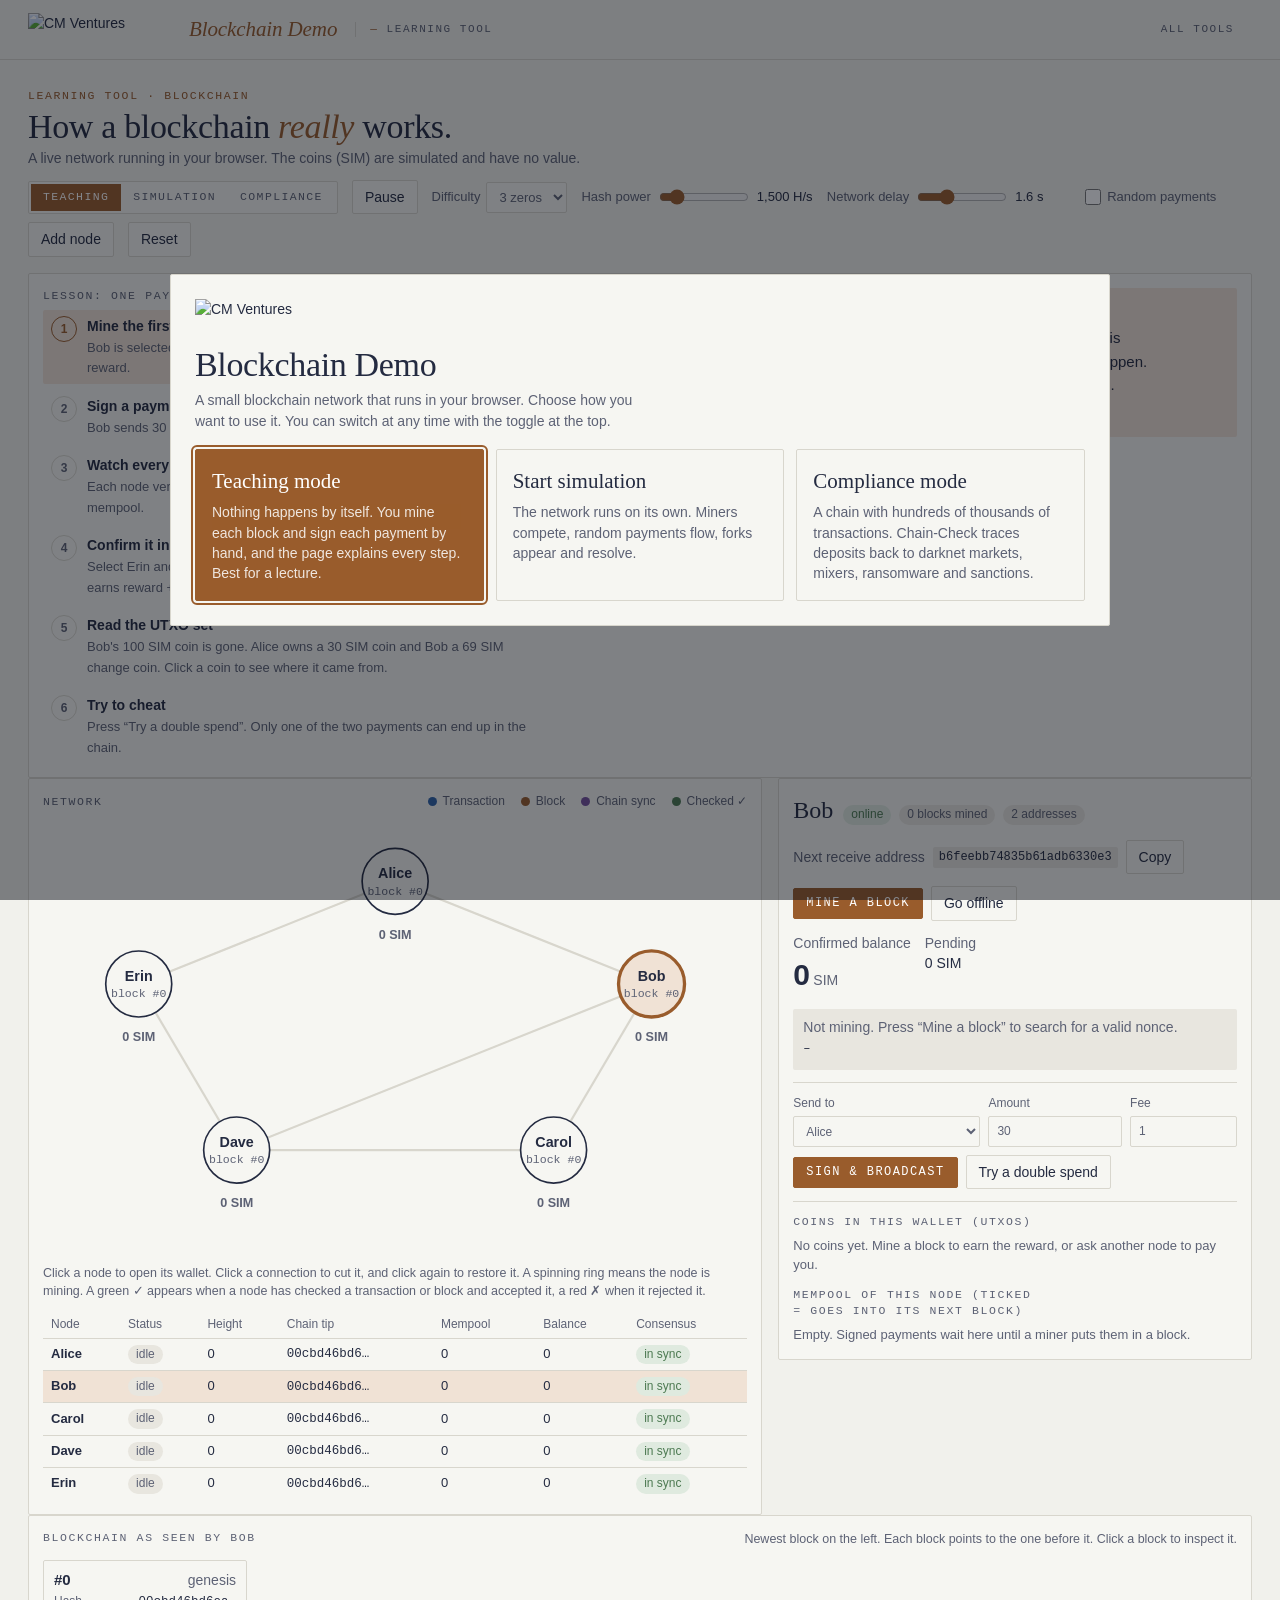
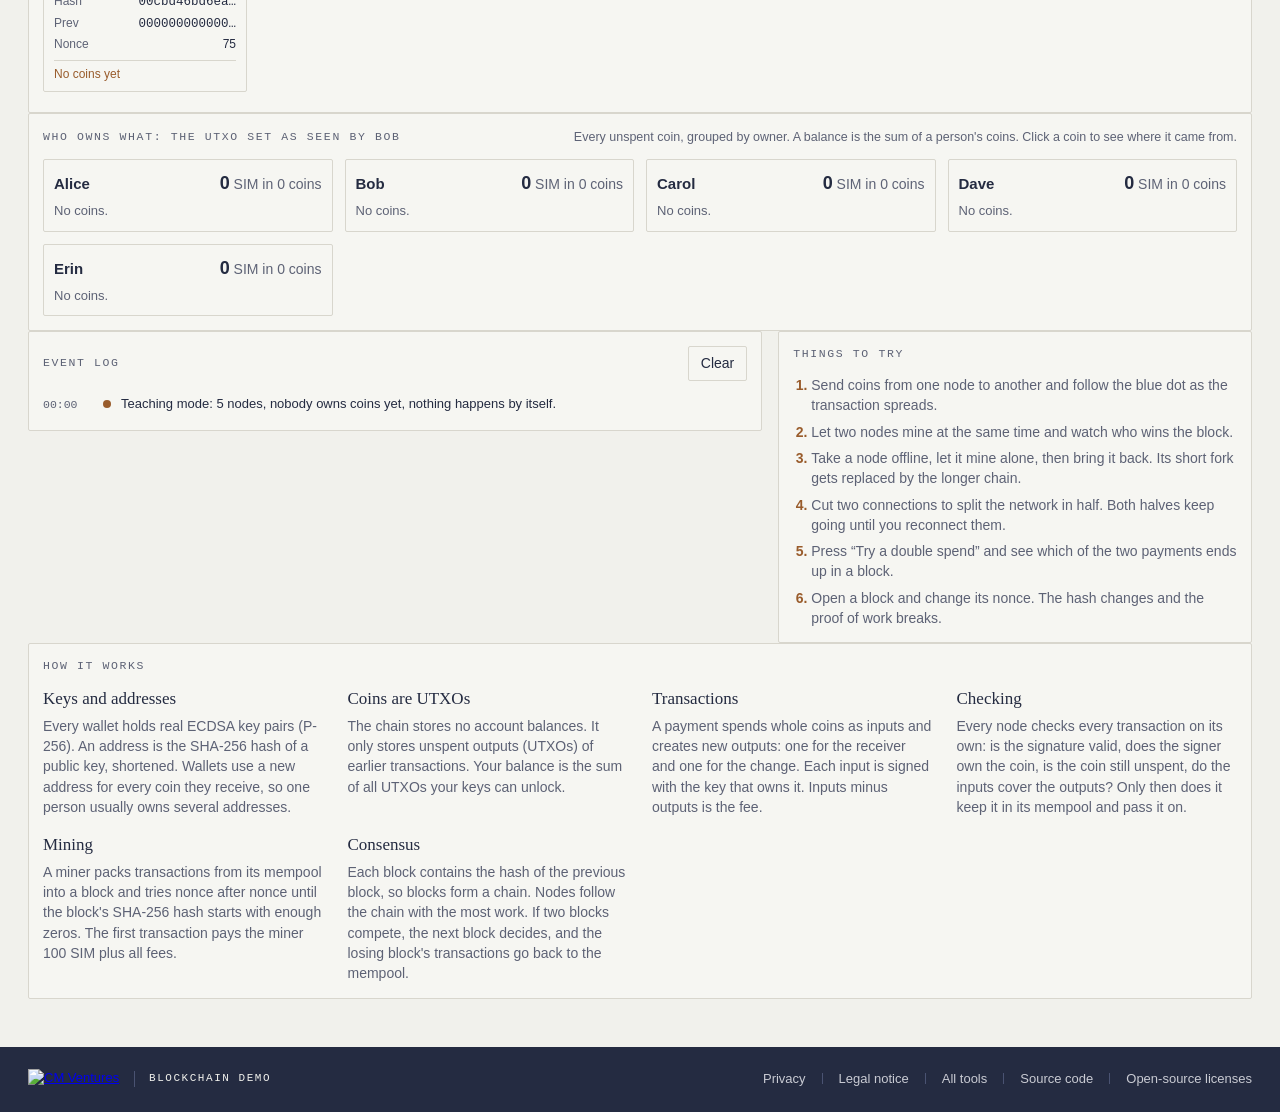
==== commit d6376451: "CMV Tools" ====
--- a/blockchaindemo/index.html
+++ b/blockchaindemo/index.html
@@ -241,7 +241,7 @@
   <span class="foot-id"><a class="foot-brand" href="https://cmventures.xyz/" target="_blank" rel="noopener noreferrer"><img src="shared/brand/cmv-logo-light.svg" alt="CM Ventures" width="92" height="21"></a><span>Blockchain Demo</span></span>
   <nav class="foot-links">
     <a href="https://cmventures.xyz/data-protection.html" target="_blank" rel="noopener noreferrer">Privacy</a>
-    <a href="https://cmventures.xyz/" target="_blank" rel="noopener noreferrer">Legal notice</a>
+    <a href="https://cmventures.xyz/#impressum" target="_blank" rel="noopener noreferrer">Legal notice</a>
     <a data-tool-link="hub">All tools</a>
     <a href="https://github.com/maurocasellini/cmv-tools/tree/master/blockchaindemo" target="_blank" rel="noopener noreferrer">Source code</a>
     <a data-tool-link="hub" data-hash="#licenses">Open-source licenses</a>
--- a/blockchaindemo/app.css
+++ b/blockchaindemo/app.css
@@ -280,7 +280,10 @@
 .foot-brand { display: inline-flex; }
 .foot-brand img { height: 21px; width: auto; display: block; }
 .foot-id > span { border-left: 1px solid #4a5372; padding-left: 14px; font-family: var(--font-mono); font-size: 11px; letter-spacing: .14em; text-transform: uppercase; }
-.foot-links { display: flex; flex-wrap: wrap; gap: 6px 20px; }
+.foot-links { display: flex; flex-wrap: wrap; gap: 6px 0; }
+/* separators between links; the one at the start of each line is clipped away */
+.foot-links { margin-left: -33px; clip-path: inset(0 0 0 33px); }
+.foot-links a::before { content: ""; display: inline-block; width: 1px; height: 11px; margin: 0 16px; background: #4a5372; vertical-align: -1px; }
 .foot-links a { color: #c9cbd3; text-decoration: none; }
 .foot-links a:hover { color: #f1f1ec; }
 
